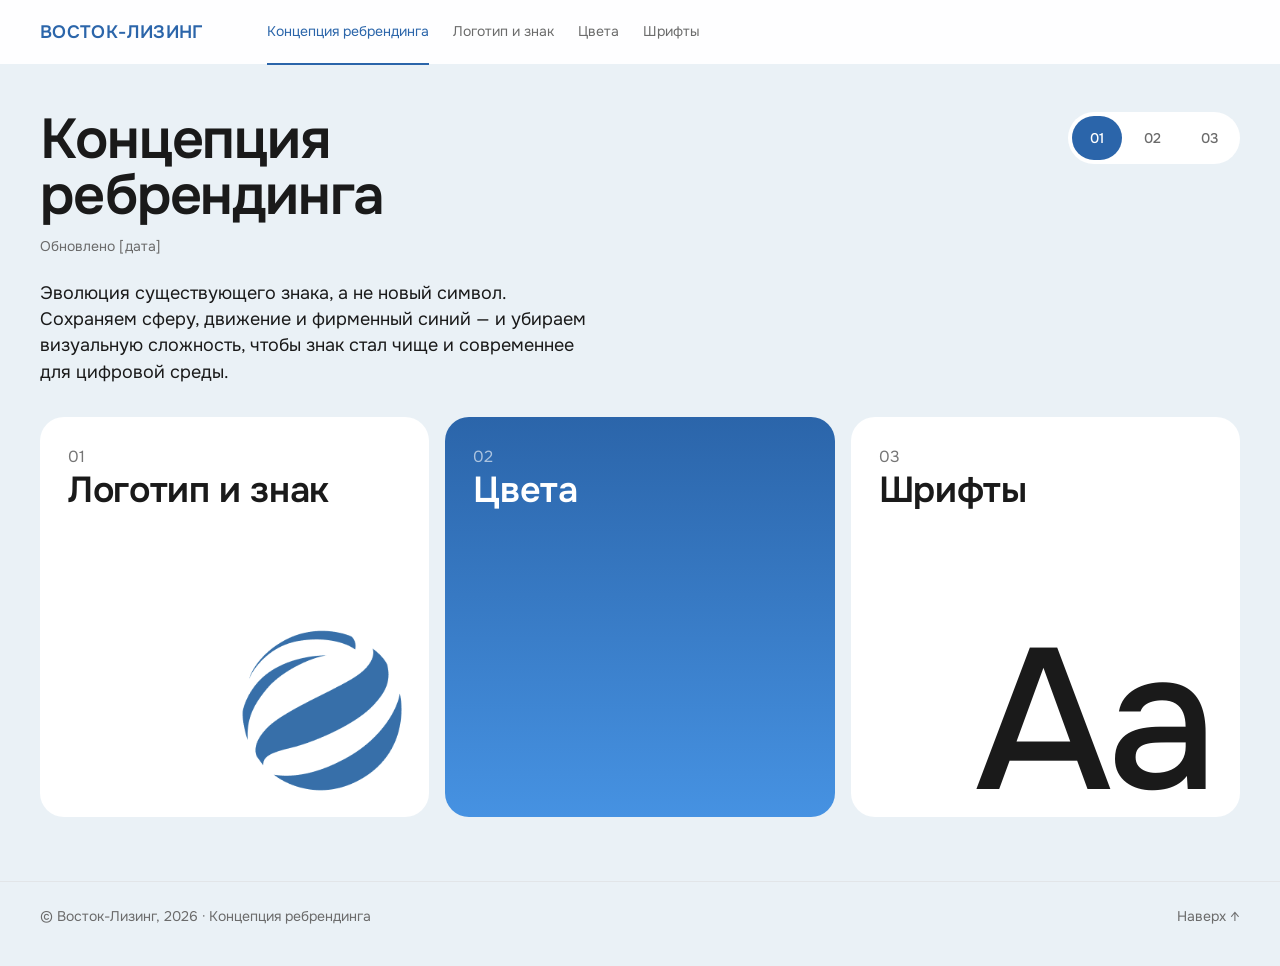
==== index.html @ 81604c16 "Брендбук Восток-Лизинг: концепция ребрендинга Сайт-брендбук по образцу бренд-системы Яндекс 360: гла" ====
<!doctype html>
<html lang="ru">
<head>
  <meta charset="utf-8">
  <meta name="viewport" content="width=device-width, initial-scale=1">
  <title>Концепция ребрендинга — Восток-Лизинг</title>
  <link rel="preconnect" href="https://fonts.googleapis.com">
  <link rel="preconnect" href="https://fonts.gstatic.com" crossorigin>
  <link href="https://fonts.googleapis.com/css2?family=Onest:wght@400;500;600;700&display=swap" rel="stylesheet">
  <link rel="stylesheet" href="assets/style.css">
</head>
<body class="page-home">
<main class="wrap" id="brand">
  <section class="hero hero--switch">
    <div>
      <h1>Концепция ребрендинга</h1>
      <div class="updated">Обновлено [дата]</div>
      <div class="hero-text">
        <p>Эволюция существующего знака, а не новый символ. Сохраняем сферу, движение и фирменный синий — и убираем визуальную сложность, чтобы знак стал чище и современнее для цифровой среды.</p>
      </div>
    </div>
    <!-- Переключатель направлений логотипа: меняет содержимое карточек ниже -->
    <div class="switch" data-dir-switch role="tablist" aria-label="Направления логотипа">
      <button role="tab" title="Направление 1" aria-label="Направление 1">01</button>
      <button role="tab" title="Направление 2" aria-label="Направление 2">02</button>
      <button role="tab" title="Направление 3" aria-label="Направление 3">03</button>
    </div>
  </section>

  <div class="cards">
    <a class="card card--third" href="logo.html">
      <div><div class="num">01</div><h2>Логотип и знак</h2></div>
      <img class="card-sign" src="assets/logo-new/sign-new.png" alt="" aria-hidden="true">
    </a>
    <a class="card card--third card--dark card--grad" href="colors.html">
      <div><div class="num">02</div><h2>Цвета</h2></div>
    </a>
    <a class="card card--third" href="fonts.html">
      <div><div class="num">03</div><h2>Шрифты</h2></div>
      <div class="card-art card-font">Аа</div>
    </a>
  </div>
</main>
<script src="assets/layout.js"></script>
</body>
</html>
---- assets/style.css ----
/* Восток-Лизинг — концепция ребрендинга.
   Шрифт — Onest (Google Fonts). Палитра: синий #2B65AA, градиент #2B65AA → #4692E2,
   светлый нейтральный #F2F4F5, светлый голубой #EAF1F6. */

:root {
  --bg: #ffffff;
  --surface: #F2F4F5;        /* светлый нейтральный */
  --surface-2: #EAF1F6;      /* светлый голубой */
  --line: #d4d4d4;
  --text: #1a1a1a;
  --text-2: #6b6b6b;
  --brand: #2B65AA;          /* основной синий */
  --brand-2: #4692E2;        /* светлая точка градиента */
  --brand-dark: #26599A;     /* синий при наведении */
  --brand-grad: linear-gradient(180deg, #2B65AA, #4692E2);
  --on-brand-2: rgba(255,255,255,.78);   /* второстепенный текст на синем */
  --on-brand-line: rgba(255,255,255,.35);
  --radius: 24px;
  --radius-s: 12px;
  --gutter: 40px;
  --font: "Onest", -apple-system, "Segoe UI", Roboto, Arial, sans-serif;
}

* { box-sizing: border-box; }
html { scroll-behavior: smooth; }
body {
  margin: 0;
  background: var(--bg);
  color: var(--text);
  font: 16px/1.45 var(--font);
  -webkit-font-smoothing: antialiased;
}
/* Максимальное начертание — 600 (SemiBold) */
h1, h2, h3, h4, h5, h6, strong, b, th { font-weight: 600; }
a { color: inherit; }
img { max-width: 100%; display: block; }

.wrap { max-width: 1280px; margin: 0 auto; padding: 0 var(--gutter); }

/* ---------- Шапка ---------- */
.header {
  position: sticky; top: 0; z-index: 10;
  background: rgba(255,255,255,.92);
  backdrop-filter: blur(8px);
}
.header .wrap { display: flex; align-items: center; gap: 32px; height: 64px; }
.logo-ph {   /* название компании заглавными, без знака */
  display: inline-flex; align-items: center;
  font-weight: 600; font-size: 18px; letter-spacing: .02em; text-decoration: none; white-space: nowrap;
  color: var(--brand); margin-right: 32px;   /* синий; вместе с отступом шапки (32) — 64 px до разделов */
}
.nav { display: flex; gap: 24px; overflow-x: auto; scrollbar-width: none; }
.nav::-webkit-scrollbar { display: none; }
.nav a {
  text-decoration: none; color: var(--text-2); font-size: 14px; white-space: nowrap;
  padding: 22px 0; border-bottom: 2px solid transparent;
}
.nav a:hover { color: var(--text); }
.nav a.is-active { color: var(--brand); border-bottom-color: var(--brand); }   /* активный раздел — фирменный синий */

/* ---------- Заголовок страницы ---------- */
.hero { display: grid; grid-template-columns: 1fr 1fr; gap: 40px; padding: 48px 0 32px; }
.hero h1 { font-size: 56px; line-height: 1; letter-spacing: -.02em; margin: 0 0 12px; }
.hero .updated { color: var(--text-2); font-size: 14px; }
.hero p { margin: 0; font-size: 18px; align-self: end; }

.crumbs { display: flex; justify-content: space-between; padding-top: 32px; font-size: 14px; }
.crumbs a { color: var(--text-2); text-decoration: none; }
.crumbs a:hover { color: var(--text); }

.page-title { padding: 24px 0 40px; display: grid; grid-template-columns: 1fr 1fr; gap: 40px; }
.page-title h1 { font-size: 56px; line-height: 1; letter-spacing: -.02em; margin: 0; }
.page-title p { margin: 0; font-size: 18px; }

/* ---------- Переключатель направлений логотипа ---------- */
.hero--switch { align-items: start; }
.hero-text { margin-top: 24px; max-width: 560px; display: flex; flex-direction: column; gap: 12px; }
.hero-text p, .hero-text ul { margin: 0; }
.hero-text ul { padding-left: 20px; }
.hero-text li + li { margin-top: 4px; }
.hero--switch .switch { justify-self: end; }

.switch { display: flex; gap: 4px; padding: 4px; background: var(--surface); border-radius: 26px; }
.switch button {
  display: inline-flex; align-items: center; gap: 8px;
  height: 44px; padding: 0 18px; border: 0; border-radius: 22px;
  background: transparent; color: var(--text-2);
  font: 500 14px var(--font); cursor: pointer; white-space: nowrap;
  transition: background .2s, color .2s;
}
.switch button .n { font-size: 12px; opacity: .6; }
.switch button:hover { color: var(--text); }
.switch button.is-active { background: var(--brand); color: #fff; }
.switch button:focus-visible { outline: 2px solid var(--text); outline-offset: 2px; }
.switch button:focus:not(:focus-visible) { outline: none; }

.card-art.has-img, .ph.has-img { border: 0; padding: 0; }
.card-art img, .ph img { width: 100%; height: 100%; object-fit: contain; }
@keyframes fade-in { from { opacity: 0; transform: translateY(6px); } to { opacity: 1; transform: none; } }
[data-dir].is-in { animation: fade-in .3s ease-out; }
[data-dir] { flex-direction: column; }
.dir-tag { display: block; margin-top: 4px; font-size: 11px; letter-spacing: .02em; opacity: .7; }
.dir-note { margin: -24px 0 32px; font-size: 14px; color: var(--text-2); }
.dir-note b { color: var(--text); font-weight: 500; }

/* Компактный переключатель направлений в шапке разделов */
.header .nav { flex: 1; min-width: 0; }
.switch--mini { padding: 3px; border-radius: 20px; flex-shrink: 0; }
.switch--mini button { height: 34px; padding: 0 12px; border-radius: 17px; }
.switch--mini button .n { font-size: 13px; opacity: 1; }

/* ---------- Сетка карточек на главной ---------- */
/* Главная: нейтральный фон, белые карточки (как у Яндекс 360) */
.page-home { background: var(--surface-2); }  /* светлый голубой #EAF1F6 */
.page-home .footer { border-top-color: #e2e5e8; }
.page-home .switch { background: #fff; }
.page-home .card:not(.card--dark) { background: #fff; }
.page-home .card:not(.card--dark):hover { background: #fff; box-shadow: 0 8px 24px rgba(16, 40, 80, .08); }
.page-home .card:not(.card--dark) .card-art:not(.card-font) { border: 0; }
.card.card--grad, .card.card--grad:hover { background: var(--brand-grad); }
.card.card--grad:hover { box-shadow: 0 8px 24px rgba(16, 40, 80, .16); }
/* Страницы на светло-голубом фоне: плашки становятся белыми */
.page-light { background: var(--surface-2); --surface: #fff; }
.page-light .switch--mini { background: #F2F4F5; }
/* Страница «Логотип и знак»: без разделителей; подписи блоков — подсказка над заголовком: заглавные 16 px */
.page-light .section, .page-light .pager, .page-light .footer { border: 0; }
.page-light .section h2 { font-size: 32px; line-height: 1.15; letter-spacing: -.01em; }   /* все заголовки блоков — 32 px */
/* Единый межколонник на странице «Логотип и знак» — 24 px во всех блоках */
.page-light { --col-gap: 24px; }
.page-light .page-title, .page-light .section-head, .page-light .split, .page-light .logo-hero-note,
.page-light .grid-2, .page-light .grid-3, .page-light .grid-4,
.page-light .icon-row, .page-light .steps, .page-light .before-after { column-gap: var(--col-gap); }
.page-light .kicker { font-size: 16px; line-height: 1.3; font-weight: 500; letter-spacing: .06em; text-transform: uppercase; color: var(--text-2); margin-bottom: 12px; }
.kicker-sep { color: var(--text-2); font-weight: 400; }
/* Логотип-сборка: знак картинкой + название и слоган живым текстом (Onest Bold).
   --s — высота сферы; все размеры считаются от неё по пропорциям исходного логотипа. */
.lockup { --s: 130px; display: inline-flex; flex-direction: column; align-items: center; }
.lockup .lockup-sign { display: block; height: calc(var(--s) * 227 / 215); width: auto; max-width: none; max-height: none; object-fit: contain; }
.lockup-name { margin-top: calc(var(--s) * .2); font: 700 calc(var(--s) * .2326)/1 var(--font); color: #2B65AA; white-space: nowrap; letter-spacing: -.036em; }
.lockup-slogan { margin-top: calc(var(--s) * .07); font: 400 calc(var(--s) * .13)/1.1 var(--font); color: #1A1B1F; white-space: nowrap; letter-spacing: .06em; }
/* Знак в карточке «Логотип и знак»: плоский, на одной нижней линии с «Аа» в карточке «Шрифты».
   Нижняя линия — 28 px от низа карточки; сфера 160 px (≈на 10% выше заглавной «А», чтобы по весу
   не уступать буквам), низ с нависанием 1,5 px как у круглых букв, правый край — 28 px.
   В sign-new.png вокруг сферы прозрачные поля 6 px — учтены в отступах. */
.card-sign {
  position: absolute;
  width: 168.2px; right: 23.5px; bottom: 22.0px;
  height: auto; pointer-events: none;
}

/* Крупное «Аа» в карточке шрифтов */
.card--third .card-art.card-font {
  border: 0; padding: 0; margin: 8px 0 -14px;   /* базовая линия «Аа» — 28 px от низа карточки */
  align-items: flex-end; justify-content: flex-end;
  font-size: 200px; font-weight: 500; line-height: .8; letter-spacing: -.03em;
  color: var(--text);
}

.cards {
  display: grid; gap: 16px;
  grid-template-columns: repeat(6, 1fr);
  padding-bottom: 64px;
}
.card {
  position: relative; display: flex; flex-direction: column; justify-content: space-between;
  min-height: 300px; padding: 28px;
  background: var(--surface); border-radius: var(--radius);
  text-decoration: none; overflow: hidden;
  transition: background .2s;
}
.card:hover { background: var(--surface-2); }
.card--wide { grid-column: span 3; }
.card--third { grid-column: span 2; }
.card--full { grid-column: span 6; }
.card--dark { background: var(--brand); color: #fff; }
.card--dark:hover { background: var(--brand-dark); }
.card .num { font-size: 16px; color: inherit; opacity: .6; }
.card h2 { font-size: 36px; line-height: 1.05; letter-spacing: -.01em; margin: 4px 0 0; position: relative; z-index: 1; }
.card .card-art {
  position: absolute; right: 24px; bottom: 24px; top: 72px; width: 45%;
  border: 1.5px dashed var(--line); border-radius: var(--radius-s);
  display: flex; align-items: center; justify-content: center; text-align: center;
  font-size: 12px; color: var(--text-2); padding: 8px;
}
.card--dark .card-art { border-color: var(--on-brand-line); color: var(--on-brand-2); }
/* В узкой карточке иллюстрация идёт потоком между заголовком и кнопкой, чтобы не наезжать на них */
.card--third { min-height: 400px; }
.card--third .card-art { position: static; width: auto; flex: 1; min-height: 160px; margin: 16px 0; }
.card .btn { position: relative; z-index: 1; align-self: flex-start; }

/* ---------- Кнопки ---------- */
.btn {
  display: inline-flex; align-items: center; gap: 8px;
  height: 44px; padding: 0 20px; border-radius: 22px;
  background: #fff; color: var(--text); border: 1px solid var(--line);
  font: 500 14px var(--font); text-decoration: none; cursor: pointer;
}
.btn:hover { border-color: var(--text); }
.btn--dark { background: var(--brand); color: #fff; border-color: var(--brand); }
.btn--dark:hover { background: var(--brand-dark); border-color: var(--brand-dark); }
.btn::before {
  content: ""; width: 14px; height: 14px;
  background: currentColor;
  -webkit-mask: url("data:image/svg+xml,%3Csvg xmlns='http://www.w3.org/2000/svg' viewBox='0 0 16 16'%3E%3Cpath d='M8 1v9m0 0L4.5 6.5M8 10l3.5-3.5M2 14h12' stroke='black' stroke-width='1.6' fill='none' stroke-linecap='round'/%3E%3C/svg%3E") center/contain no-repeat;
          mask: url("data:image/svg+xml,%3Csvg xmlns='http://www.w3.org/2000/svg' viewBox='0 0 16 16'%3E%3Cpath d='M8 1v9m0 0L4.5 6.5M8 10l3.5-3.5M2 14h12' stroke='black' stroke-width='1.6' fill='none' stroke-linecap='round'/%3E%3C/svg%3E") center/contain no-repeat;
}
.btn--plain::before { display: none; }

.formats { display: flex; flex-wrap: wrap; gap: 6px; }
.formats span {
  font-size: 12px; padding: 4px 10px; border-radius: 8px;
  background: #fff; border: 1px solid var(--line); color: var(--text-2);
}

/* ---------- Блоки внутри разделов ---------- */
.section { padding: 48px 0; border-top: 1px solid var(--line); }
.section h2 { font-size: 36px; letter-spacing: -.01em; margin: 0 0 24px; }
.section h3 { font-size: 20px; margin: 0 0 8px; }
.section-head { display: grid; grid-template-columns: 1fr 1fr; gap: 40px; margin-bottom: 32px; }
.section-head h2 { margin: 0; }
.section-head p { margin: 0; color: var(--text-2); }
.lead { font-size: 18px; max-width: 640px; }
.muted { color: var(--text-2); }

.grid-2, .grid-3, .grid-4 { display: grid; gap: 16px; }
.grid-2 { grid-template-columns: repeat(2, 1fr); }
.grid-3 { grid-template-columns: repeat(3, 1fr); }
.grid-4 { grid-template-columns: repeat(4, 1fr); }

.tile {
  background: var(--surface); border-radius: var(--radius);
  padding: 24px; display: flex; flex-direction: column; gap: 16px;
}
.tile--dark { background: var(--brand); color: #fff; }
.tile--dark .muted { color: var(--on-brand-2); }
.tile .tile-foot { margin-top: auto; display: flex; flex-direction: column; gap: 12px; }

/* Заглушка под будущий контент */
.ph {
  border: 1.5px dashed var(--line); border-radius: var(--radius-s);
  min-height: 180px; display: flex; align-items: center; justify-content: center;
  text-align: center; padding: 16px; font-size: 13px; color: var(--text-2);
}
.tile--dark .ph { border-color: var(--on-brand-line); color: var(--on-brand-2); }
.ph--tall { min-height: 320px; }

.split { display: grid; grid-template-columns: 1fr 1fr; gap: 16px; align-items: stretch; }
.split .text { display: flex; flex-direction: column; gap: 12px; justify-content: center; padding: 24px 0; }
.split .text > * { margin: 0; }
.split .text > .btn, .tile-foot > .btn { align-self: flex-start; }
.split .text > p + h3, .split .text > p + .btn, .split .text > .specs + .btn, .split .text > ul + p { margin-top: 12px; }

ul.list { margin: 0; padding-left: 20px; }
ul.list li { margin: 4px 0; }

/* Табы (палитры, направления) */

/* Композиция пропорций (как у Яндекс 360): размер плитки ≈ доля цвета */
.color-comp { display: grid; gap: 16px; height: 640px;
  grid-template-columns: 2.2fr 1fr 1fr; grid-template-rows: 1.2fr 1fr;
  grid-template-areas: "w l l" "w b g"; }   /* светлый нейтральный (25%) — это фон страницы */
.cc-tile { border-radius: var(--radius); padding: 20px; display: flex; flex-direction: column; justify-content: space-between; min-width: 0; }
.cc-tile h3 { margin: 0; font-size: 28px; line-height: 1.1; font-weight: 500; letter-spacing: -.01em; }
.cc-white { background: #fff; border: 1px solid var(--line); }
.cc-light { background: #EAF1F6; }
.cc-blue { background: #2B65AA; color: #fff; }
.cc-grad { background: linear-gradient(180deg, #2B65AA, #4692E2); color: #fff; }
.cc-specs { margin: 0; display: grid; grid-template-columns: auto 1fr; gap: 8px 12px; align-items: center; font-size: 14px; }
.cc-specs dt { color: var(--text-2); }
.cc-blue .cc-specs dt, .cc-grad .cc-specs dt { color: rgba(255,255,255,.75); }
.cc-specs dd { margin: 0; display: flex; flex-wrap: wrap; align-items: center; gap: 4px; }
.cc-chip { font: 500 13px var(--font); padding: 3px 8px; border-radius: 8px; border: 0; cursor: pointer;
  background: rgba(16, 40, 80, .07); color: inherit; font-variant-numeric: tabular-nums; white-space: nowrap; }
.cc-white .cc-chip { background: #F2F4F5; }
.cc-blue .cc-chip, .cc-grad .cc-chip { background: rgba(255,255,255,.92); color: var(--text); }
.cc-chip:hover { box-shadow: inset 0 0 0 1px currentColor; }
.cc-chip.is-copied::after { content: " ✓"; }
.cc-none { opacity: .6; }

/* На светло-голубых страницах: элементы цвета фона (#EAF1F6) обводим, иначе они сливаются */
.page-light .cc-white { border: 0; }
.page-light .cc-light { border: 1px solid #cfd9e3; }

/* Страница «Цвета»: фон — светлый нейтральный #F2F4F5 (остальное как у .page-light) */
.page-light.page-neutral { background: #F2F4F5; }
.page-neutral .cc-light { border: 0; }   /* голубой теперь отличается от фона — обводка не нужна */

/* Карточки цветов */


/* Шрифты */
.specimen { font-size: 120px; line-height: 1; letter-spacing: -.03em; font-weight: 600; }
.specs { display: flex; gap: 32px; flex-wrap: wrap; font-size: 14px; }
.specs div span { display: block; color: var(--text-2); font-size: 12px; }

/* ---------- Концепция знака (страница «Логотип и знак») ---------- */
.kicker { font-size: 14px; color: var(--text-2); margin-bottom: 8px; }
.section > .kicker + h2 { margin-top: 0; }
.split .text .kicker { margin-bottom: -4px; }
.accent-line { font-size: 22px; line-height: 1.3; font-weight: 500; }
.tile p { margin: 0; }
.tile h3 { margin: 0; }

.pairs { margin: 0; display: grid; grid-template-columns: 140px 1fr; gap: 12px 16px; }
.pairs dt { font-weight: 600; font-size: 13px; letter-spacing: .06em; text-transform: uppercase; padding-top: 2px; }
.pairs dd { margin: 0; }
.tile--dark .pairs dd { color: var(--on-brand-2); }


.formula { display: flex; align-items: center; gap: 16px; flex-wrap: wrap; }
.formula span { padding: 20px 28px; border-radius: var(--radius); background: var(--surface); font-size: 22px; font-weight: 500; }
.formula b { font-size: 28px; font-weight: 400; color: var(--text-2); }



.text-block h3 { margin: 0 0 8px; }




/* 02 Логотип */
.logo-hero { display: flex; flex-direction: column; align-items: center; text-align: center; gap: 12px; padding: 56px 24px; background: var(--surface); border-radius: var(--radius); }
/* Описание под плашкой логотипа — в правой половине */
.logo-hero-note { display: grid; grid-template-columns: 1fr 1fr; gap: 40px; margin-top: 24px; }
.logo-hero-note p { grid-column: 2; margin: 0; color: var(--text-2); }

/* 03 Идея и смыслы */
.split--top { align-items: start; }
.icon-list { display: flex; flex-direction: column; gap: 16px; padding-top: 24px; }
.icon-item { display: grid; grid-template-columns: 48px 1fr; gap: 16px; }
.icon-item h3 { margin: 0 0 4px; font-size: 18px; }
.icon-item p { margin: 0 0 4px; }
.icon-item p.muted { font-size: 14px; }
.icon { width: 48px; height: 48px; border-radius: 50%; background: var(--surface); display: flex; align-items: center; justify-content: center; }
.icon svg { width: 22px; height: 22px; fill: none; stroke: var(--text); stroke-width: 1.6; stroke-linecap: round; stroke-linejoin: round; }

/* 04 Было / стало */
.before-after { display: grid; grid-template-columns: 1fr 1fr; column-gap: 16px; row-gap: 8px; align-items: start; }
/* общая сетка строк для обеих колонок: картинка / заголовок / описание / список — линии встают на одну высоту */
.before-after .ba-item { display: grid; grid-row: span 4; grid-template-rows: subgrid; gap: 8px; }
.ba-item { display: flex; flex-direction: column; gap: 8px; }
.ba-item h3, .ba-item p { margin: 0; }
.ba-item .ph { margin-bottom: 8px; }
/* Было / стало: сферы одного размера на одной линии (размеры заданы у картинок) */
.ba-item .media { margin-bottom: 8px; align-items: flex-start; }
.section h2.h2-sub { font-size: 24px; line-height: 1.25; }
/* «Идея и смыслы»: текст сверху, четыре смысла — одной строкой в 4 колонки */
.idea-text { max-width: 640px; }
.idea-text h2 { margin: 0; }
.icon-row { display: grid; grid-template-columns: repeat(4, 1fr); gap: 24px; margin-top: 40px; }
.icon-row .icon-item { display: flex; flex-direction: column; gap: 16px; background: #fff; border-radius: var(--radius); padding: 24px; }
.icon-row .icon { background: var(--surface-2); }   /* светло-голубой кружок, чтобы иконка читалась на белой карточке */
.icon-row .icon-item h3 { margin: 0 0 4px; }
.icon-row .icon-item p { margin: 0; }
/* Списки «Мы сохраняем / Но меняем» под «Было / Стало», отделены тонкой линией */
.ba-list { margin-top: 16px; padding-top: 24px; border-top: 1px solid #cfd9e3; display: flex; flex-direction: column; gap: 16px; }
.ba-list h3 { margin: 0; }
.step-arrow { font-size: 40px; color: var(--text-2); line-height: 1; }

/* 05 Конструкция */
.steps { display: grid; grid-template-columns: 1fr auto 1fr auto 1fr; gap: 24px; align-items: start; }
.steps .step-arrow { margin-top: 72px; }
/* Разделитель между шагами и текстом «Конструкция / Пластика» — как над списками «Мы сохраняем / Но меняем» */
/* ---------- Страница «Шрифты» (структура как у Яндекс 360) ---------- */
.page-title-text { display: flex; flex-direction: column; gap: 24px; align-items: flex-start; }
.font-card { background: #fff; border-radius: var(--radius); padding: 40px; margin-bottom: 24px; display: flex; flex-direction: column; gap: 40px; }
.font-label { font-size: 16px; font-weight: 500; }
.font-row { display: grid; grid-template-columns: 1fr 200px; gap: var(--col-gap, 24px); align-items: center; }
/* образец шрифта: строки без подчёркиваний */
.specimen-lines span { display: block; color: var(--text); white-space: nowrap; }
.specimen-lines--xl span { font-size: 80px; line-height: 1.02; font-weight: 600; letter-spacing: -.02em; }
.specimen-lines--m span  { font-size: 40px; line-height: 1.15; font-weight: 500; letter-spacing: -.01em; }
.specimen-lines--r p  { margin: 0; max-width: 820px; font-size: 24px; line-height: 1.45; font-weight: 400; color: var(--text); }   /* абзац с обычным переносом строк */
.font-specs { margin: 0; display: grid; gap: 2px; font-size: 15px; }
.font-specs dt { color: var(--brand); font-weight: 600; }
.font-specs dd { margin: 0 0 8px; color: var(--brand); }
/* «Цвет текста и логотипа»: логотип сверху, крупная подпись снизу */
.tc-card { background: #fff; border-radius: var(--radius); padding: 28px; min-height: 300px; display: flex; flex-direction: column; justify-content: space-between; }
.tc-card p { margin: 0; font-size: 24px; line-height: 1.2; font-weight: 600; }
.tc-card--light { background: #EAF1F6; }
.tc-card--blue { background: var(--brand); color: #fff; }
.tl-logo { display: flex; align-items: center; gap: 10px; font-weight: 700; font-size: 20px; letter-spacing: -.01em; color: var(--brand); }
.tc-card--blue .tl-logo { color: #fff; }
.tl-sign { width: 32px; height: 32px; display: block; }

/* Версии знака — как у Яндекс 360: квадратные карточки, знак 80 px на трети высоты, подпись внизу слева */
.sv-card { position: relative; aspect-ratio: 1; border-radius: var(--radius); background: #fff; padding: 20px; display: flex; align-items: flex-end; }
.sv-card p { margin: 0; font-size: 16px; line-height: 1.2; color: var(--text-2); }
.sv-card--blue { background: var(--brand); }
.sv-card--dark { background: #1F2733; }
.sv-card--blue p, .sv-card--dark p { color: rgba(255,255,255,.85); }
.sv-sign { position: absolute; left: 50%; top: 44%; width: 84px; height: 84px; transform: translate(-50%, -50%); display: block; }
/* одноцветные версии: форма знака из sign-new.png, цвет — из --c */
.sv-mono { background: var(--c);
  -webkit-mask: url("logo-new/sign-mask.png") center / contain no-repeat;
          mask: url("logo-new/sign-mask.png") center / contain no-repeat; }   /* маска знака с полной непрозрачностью */

/* Примеры использования: 2 × 2, кадры 16:9 */
.examples .example { aspect-ratio: 16 / 9; border-radius: var(--radius); }
/* Приглушаем насыщенный синий мокапов до насыщенности синего логотипа (≈50–60%), тон не меняется */
.examples .example img { filter: saturate(.55) brightness(1.15); }
.steps-notes { margin-top: 24px; padding-top: 24px; border-top: 1px solid #cfd9e3; }
.step { display: flex; flex-direction: column; gap: 8px; }
.step h3, .step p { margin: 0; }
.step .ph { aspect-ratio: 1; min-height: 0; border-radius: 50%; margin: 0 auto 8px; width: min(100%, 220px); }
.text-block { display: flex; flex-direction: column; gap: 12px; }
.text-block p, .text-block ul { margin: 0; }
.formula--s { flex-wrap: nowrap; }   /* чипсы всегда в одну строку */
.formula--s span { padding: 10px 14px; font-size: 15px; white-space: nowrap; }
.formula--s b { font-size: 20px; }
.formula--s { gap: 8px; }




/* Картинки из доски концепции */
.media { border-radius: var(--radius-s); overflow: hidden; background: #fff; display: flex; align-items: center; justify-content: center; }
.media img { display: block; max-width: 100%; max-height: 100%; object-fit: contain; }
.media--cover { position: relative; }
.media--cover img { position: absolute; inset: 0; width: 100%; height: 100%; object-fit: cover; max-width: none; max-height: none; }
.media--logo-xl { background: transparent; }
.media--logo-xl > img { width: 280px; }
.media--tall { min-height: 320px; }
.media--tall > img { width: 240px; }
.media--step { aspect-ratio: 1; width: min(100%, 180px); margin: 0 auto 8px; background: transparent; }   /* без белых плашек */
.media--step img { width: 100%; }
.media--xl { min-height: 440px; }


/* Переход к соседним разделам */
.pager { display: grid; grid-template-columns: 1fr 1fr; gap: 16px; padding: 48px 0; border-top: 1px solid var(--line); }
.pager a {
  display: flex; flex-direction: column; gap: 4px; padding: 24px; border-radius: var(--radius);
  background: var(--surface); text-decoration: none;
}
.pager a:hover { background: var(--surface-2); }
.pager a span { color: var(--text-2); font-size: 14px; }
.pager a strong { font-size: 24px; }
.pager .next { text-align: right; }

/* Подвал */
.footer { border-top: 1px solid var(--line); padding: 24px 0 40px; font-size: 14px; color: var(--text-2); }
.footer .wrap { display: flex; justify-content: space-between; gap: 16px; }
.footer a { text-decoration: none; }

/* ---------- Планшет ---------- */
@media (max-width: 1024px) {
  :root { --gutter: 24px; }
  .card--wide { grid-column: span 3; }
  .card--full { grid-column: span 6; }
  .grid-4 { grid-template-columns: repeat(2, 1fr); }
  .specimen { font-size: 88px; }
}

/* ---------- Мобильный (брейкпоинт 360) ---------- */
@media (max-width: 720px) {
  :root { --gutter: 16px; --radius: 20px; }
  .header .wrap { gap: 20px; height: 56px; }
  .nav a { padding: 18px 0; }
  .hero, .page-title, .section-head, .split { grid-template-columns: 1fr; gap: 16px; }
  .hero { padding: 32px 0 24px; }
  .hero h1, .page-title h1 { font-size: 40px; }
  .hero p, .page-title p { font-size: 16px; }
  .hero--switch .switch { justify-self: stretch; }
  .switch--mini button { padding: 0 10px; }
  .switch--mini button { flex: none; }
  .dir-note { margin: -8px 0 24px; }
  .switch button { flex: 1; justify-content: center; padding: 0 8px; font-size: 13px; }
  .switch button .l { display: none; }
  .switch button .n { font-size: 14px; opacity: 1; }
  .cards { grid-template-columns: 1fr; }
  .card--wide, .card--third, .card--full { grid-column: auto; }
  .card { min-height: 240px; padding: 20px; }
  .card h2 { font-size: 28px; }
  .card .card-art { width: 42%; top: 64px; right: 16px; bottom: 16px; }
  .card--third { min-height: 320px; }
  .card--third .card-art { width: auto; }
  .section { padding: 32px 0; }
  .section h2 { font-size: 28px; }
  .grid-2, .grid-3, .grid-4 { grid-template-columns: 1fr; }
  .specimen { font-size: 64px; }
  .pager { grid-template-columns: 1fr; }
  .pager .next { text-align: left; }
  .footer .wrap { flex-direction: column; }
}
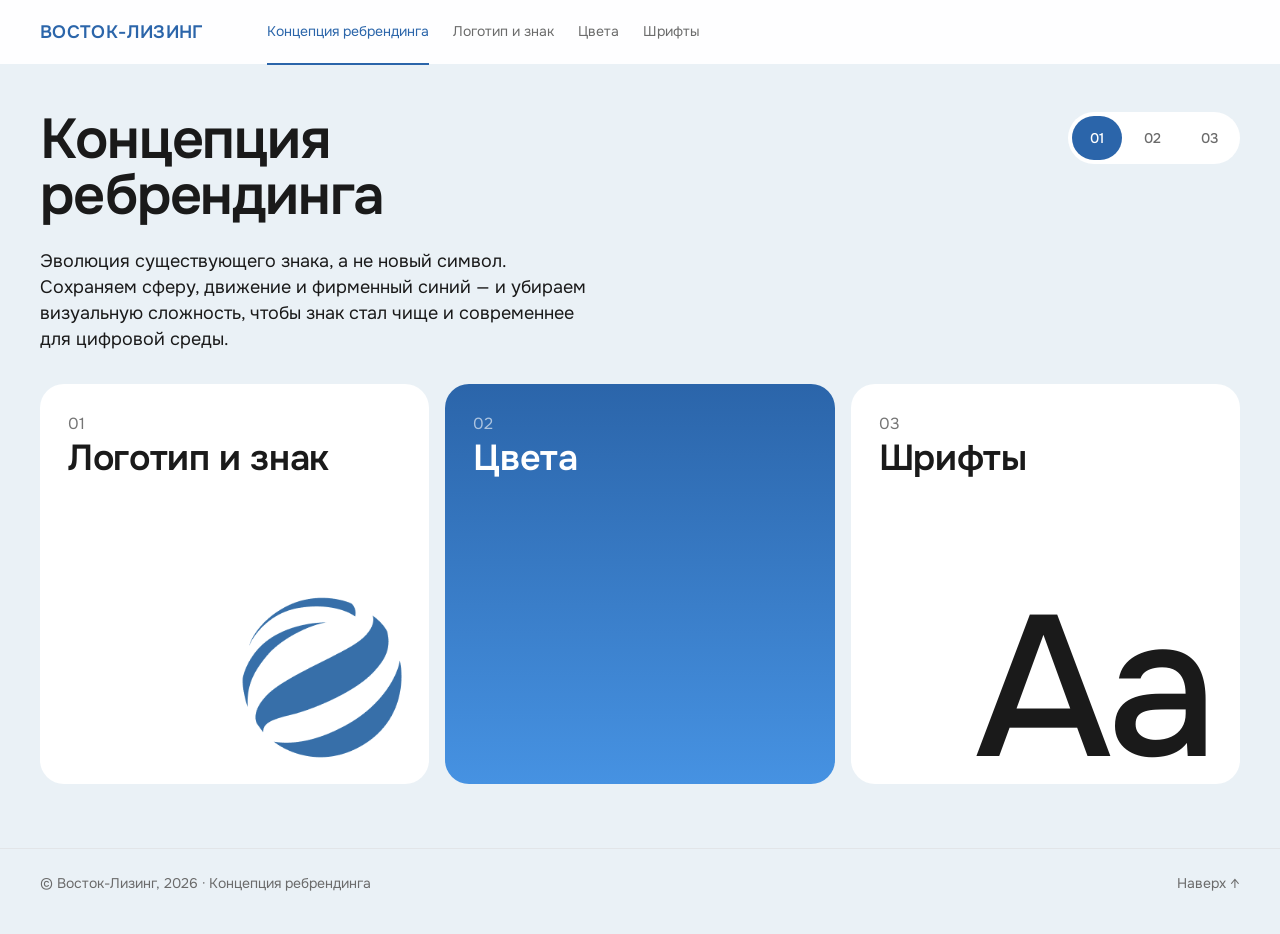
==== commit 10333f24: "Главная: убрана заглушка «Обновлено [дата]» Co-Authored-By: Claude Opus 5.5 <noreply@anthropic.com>" ====
--- a/index.html
+++ b/index.html
@@ -14,7 +14,6 @@
   <section class="hero hero--switch">
     <div>
       <h1>Концепция ребрендинга</h1>
-      <div class="updated">Обновлено [дата]</div>
       <div class="hero-text">
         <p>Эволюция существующего знака, а не новый символ. Сохраняем сферу, движение и фирменный синий — и убираем визуальную сложность, чтобы знак стал чище и современнее для цифровой среды.</p>
       </div>
